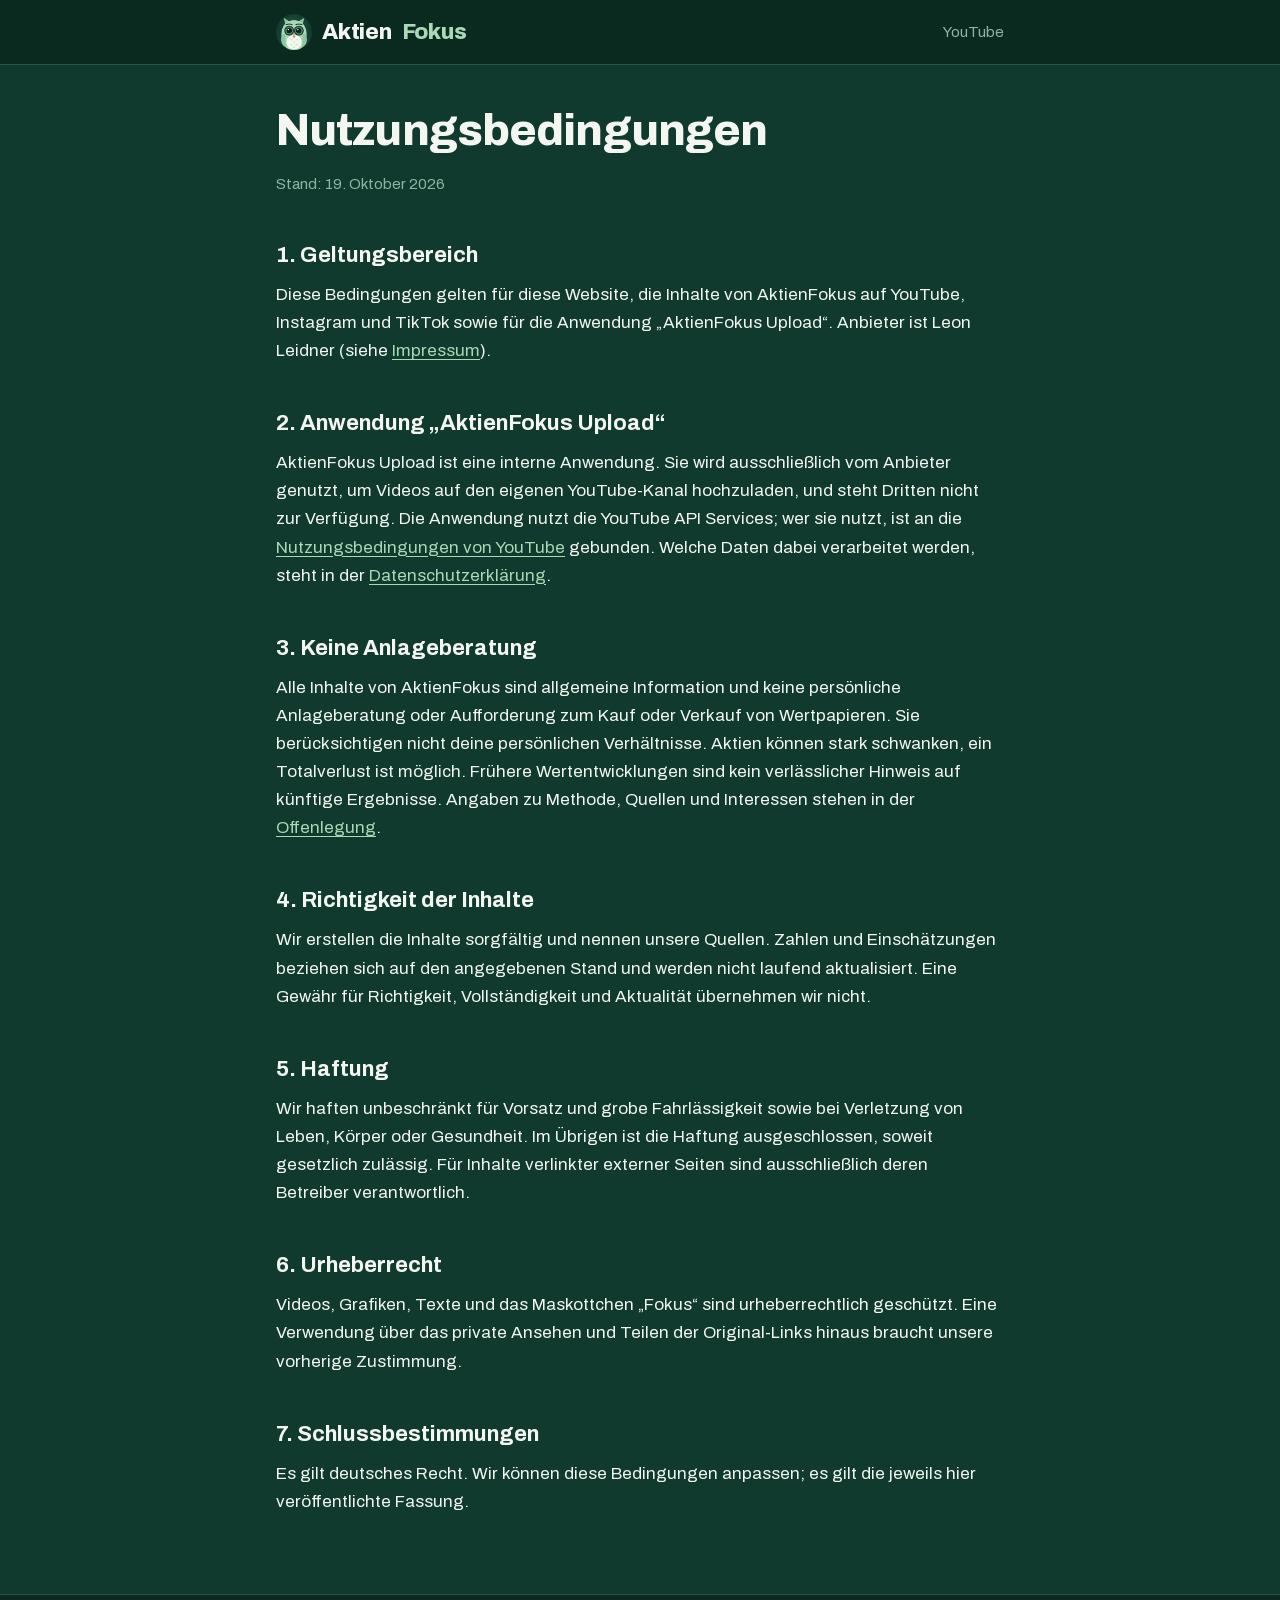
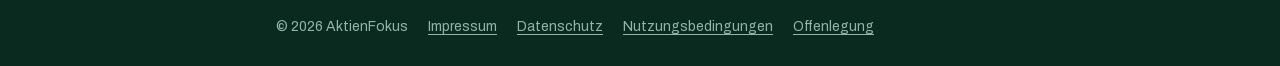
==== nutzungsbedingungen.html @ d3998f55 "AktienFokus-Website: Startseite, Impressum, Datenschutz, Nutzungsbedingungen, Offenlegung Co-Authore" ====
<!doctype html>
<html lang="de">
<head>
<meta charset="utf-8">
<meta name="viewport" content="width=device-width, initial-scale=1">
<title>Nutzungsbedingungen · AktienFokus</title>
<link rel="icon" href="assets/favicon.png">
<link rel="stylesheet" href="assets/style.css">
</head>
<body>
<header><div class="wrap">
  <a class="brand" href="./"><img src="assets/favicon.png" alt="">Aktien<span>Fokus</span></a>
  <nav><a href="https://www.youtube.com/@aktienfokus">YouTube</a></nav>
</div></header>

<main><div class="wrap">
  <h1>Nutzungsbedingungen</h1>
  <p class="meta">Stand: 19. Oktober 2026</p>

  <h2>1. Geltungsbereich</h2>
  <p>Diese Bedingungen gelten für diese Website, die Inhalte von AktienFokus auf YouTube, Instagram und TikTok sowie für die Anwendung „AktienFokus Upload“. Anbieter ist Leon Leidner (siehe <a href="impressum.html">Impressum</a>).</p>

  <h2>2. Anwendung „AktienFokus Upload“</h2>
  <p>AktienFokus Upload ist eine interne Anwendung. Sie wird ausschließlich vom Anbieter genutzt, um Videos auf den eigenen YouTube-Kanal hochzuladen, und steht Dritten nicht zur Verfügung. Die Anwendung nutzt die YouTube API Services; wer sie nutzt, ist an die <a href="https://www.youtube.com/t/terms">Nutzungsbedingungen von YouTube</a> gebunden. Welche Daten dabei verarbeitet werden, steht in der <a href="datenschutz.html#upload-app">Datenschutzerklärung</a>.</p>

  <h2>3. Keine Anlageberatung</h2>
  <p>Alle Inhalte von AktienFokus sind allgemeine Information und keine persönliche Anlageberatung oder Aufforderung zum Kauf oder Verkauf von Wertpapieren. Sie berücksichtigen nicht deine persönlichen Verhältnisse. Aktien können stark schwanken, ein Totalverlust ist möglich. Frühere Wertentwicklungen sind kein verlässlicher Hinweis auf künftige Ergebnisse. Angaben zu Methode, Quellen und Interessen stehen in der <a href="offenlegung.html">Offenlegung</a>.</p>

  <h2>4. Richtigkeit der Inhalte</h2>
  <p>Wir erstellen die Inhalte sorgfältig und nennen unsere Quellen. Zahlen und Einschätzungen beziehen sich auf den angegebenen Stand und werden nicht laufend aktualisiert. Eine Gewähr für Richtigkeit, Vollständigkeit und Aktualität übernehmen wir nicht.</p>

  <h2>5. Haftung</h2>
  <p>Wir haften unbeschränkt für Vorsatz und grobe Fahrlässigkeit sowie bei Verletzung von Leben, Körper oder Gesundheit. Im Übrigen ist die Haftung ausgeschlossen, soweit gesetzlich zulässig. Für Inhalte verlinkter externer Seiten sind ausschließlich deren Betreiber verantwortlich.</p>

  <h2>6. Urheberrecht</h2>
  <p>Videos, Grafiken, Texte und das Maskottchen „Fokus“ sind urheberrechtlich geschützt. Eine Verwendung über das private Ansehen und Teilen der Original-Links hinaus braucht unsere vorherige Zustimmung.</p>

  <h2>7. Schlussbestimmungen</h2>
  <p>Es gilt deutsches Recht. Wir können diese Bedingungen anpassen; es gilt die jeweils hier veröffentlichte Fassung.</p>
</div></main>

<footer><div class="wrap">
  <span>© 2026 AktienFokus</span>
  <a href="impressum.html">Impressum</a>
  <a href="datenschutz.html">Datenschutz</a>
  <a href="nutzungsbedingungen.html">Nutzungsbedingungen</a>
  <a href="offenlegung.html">Offenlegung</a>
</div></footer>
</body>
</html>
---- assets/style.css ----
@font-face {
  font-family: 'Archivo';
  src: url('Archivo-var-latin.woff2') format('woff2');
  font-weight: 100 900;
  font-stretch: 62% 125%;
  font-display: swap;
}

:root {
  --bg: #0f3a2d; /* Tannengrün */
  --bg-deep: #0a2a20;
  --panel: #123f31;
  --line: #2b5446;
  --muted: #8fb5a4;
  --mint: #a9d9b5; /* Lindgrün */
  --paper: #f4f6f1; /* Papier */
}

* { box-sizing: border-box; }

html { -webkit-text-size-adjust: 100%; }

body {
  margin: 0;
  background: var(--bg);
  color: var(--paper);
  font: 400 17px/1.65 'Archivo', system-ui, sans-serif;
}

a { color: var(--mint); text-underline-offset: 3px; }
a:hover { color: var(--paper); }

.wrap { max-width: 760px; margin: 0 auto; padding: 0 16px; }

header { border-bottom: 1px solid var(--line); background: var(--bg-deep); }
header .wrap { display: flex; align-items: center; justify-content: space-between; gap: 16px; padding-top: 14px; padding-bottom: 14px; }
.brand { display: flex; align-items: center; gap: 10px; text-decoration: none; color: var(--paper); font-weight: 800; font-size: 22px; letter-spacing: -0.01em; }
.brand img { width: 36px; height: 36px; border-radius: 50%; }
.brand span { color: var(--mint); }
header nav a { color: var(--muted); text-decoration: none; font-size: 15px; }
header nav a:hover { color: var(--paper); }

main { padding: 40px 0 64px; }
h1 { font-size: clamp(30px, 6vw, 44px); line-height: 1.15; letter-spacing: -0.02em; margin: 0 0 16px; font-weight: 800; }
h2 { font-size: 22px; margin: 40px 0 8px; font-weight: 700; }
h3 { font-size: 18px; margin: 24px 0 4px; font-weight: 700; }
p, ul { margin: 0 0 14px; }
ul { padding-left: 22px; }
.lead { font-size: 20px; color: var(--muted); }
.meta { color: var(--muted); font-size: 15px; }
address { font-style: normal; }

.hero { display: grid; grid-template-columns: 1fr 200px; gap: 32px; align-items: center; }
.hero img { width: 200px; height: 200px; border-radius: 50%; border: 3px solid var(--line); }
@media (max-width: 600px) {
  .hero { grid-template-columns: 1fr; }
  .hero img { width: 140px; height: 140px; order: -1; }
}

.button { display: inline-block; margin-top: 8px; padding: 12px 22px; border-radius: 999px; background: var(--mint); color: var(--bg-deep); font-weight: 700; text-decoration: none; }
.button:hover { background: var(--paper); color: var(--bg-deep); }

.card { background: var(--panel); border: 1px solid var(--line); border-radius: 14px; padding: 20px 22px; margin: 24px 0; }
.card h2 { margin-top: 0; }

.table { overflow-x: auto; margin: 16px 0; }
table { border-collapse: collapse; width: 100%; font-size: 15px; }
th, td { text-align: left; vertical-align: top; padding: 10px 12px; border-bottom: 1px solid var(--line); }
th { color: var(--muted); font-weight: 600; white-space: nowrap; }

footer { border-top: 1px solid var(--line); background: var(--bg-deep); color: var(--muted); font-size: 14px; }
footer .wrap { display: flex; flex-wrap: wrap; gap: 8px 20px; padding-top: 20px; padding-bottom: 28px; }
footer a { color: var(--muted); }

@media (max-width: 600px) {
  thead { display: none; }
  tr, td { display: block; }
  tr { padding: 8px 0; border-bottom: 1px solid var(--line); }
  td { border: 0; padding: 4px 0; }
  td::before { content: attr(data-label); display: block; color: var(--muted); font-size: 13px; font-weight: 600; }
}
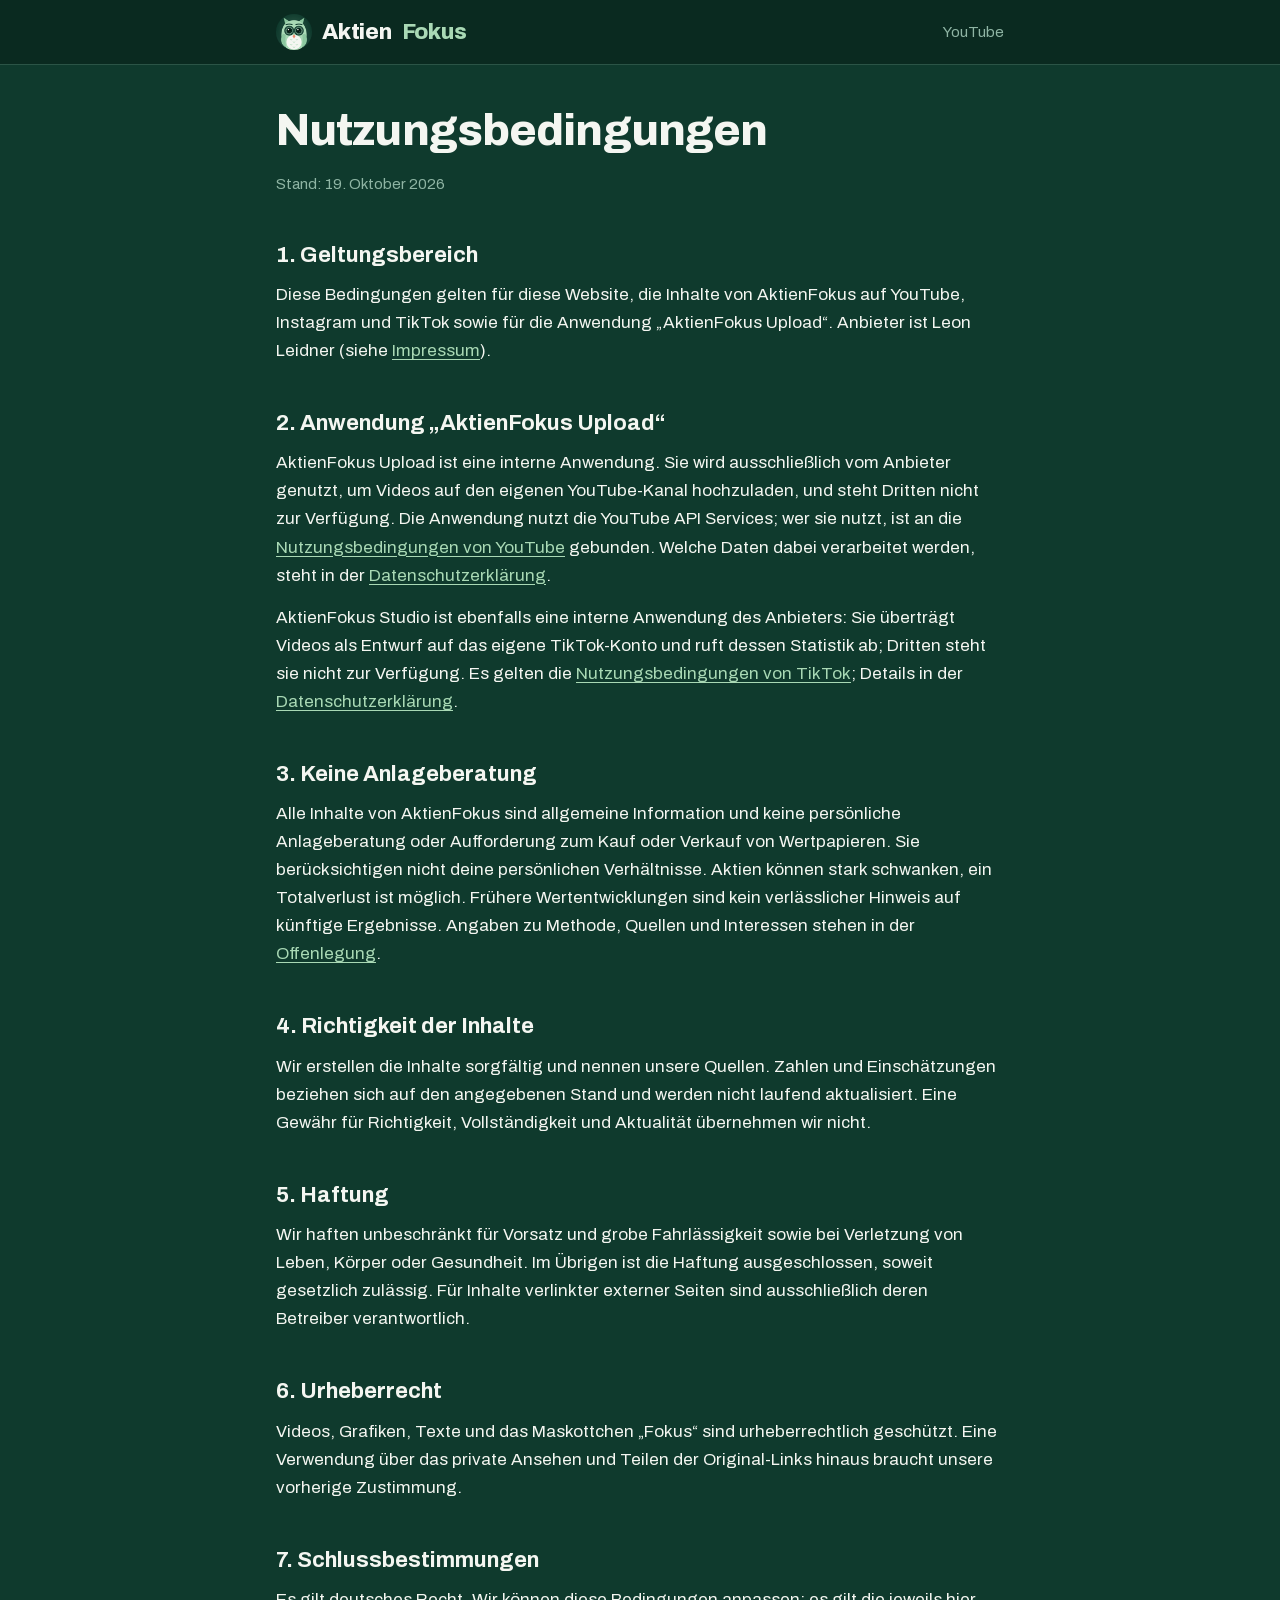
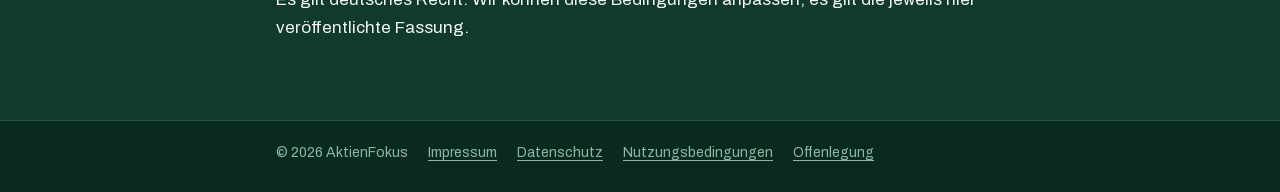
==== commit b0266551: "TikTok: Bestätigungsdatei für die App AktienFokus Studio, Abschnitt in Datenschutz und Nutzungsbedin" ====
--- a/nutzungsbedingungen.html
+++ b/nutzungsbedingungen.html
@@ -22,6 +22,7 @@
 
   <h2>2. Anwendung „AktienFokus Upload“</h2>
   <p>AktienFokus Upload ist eine interne Anwendung. Sie wird ausschließlich vom Anbieter genutzt, um Videos auf den eigenen YouTube-Kanal hochzuladen, und steht Dritten nicht zur Verfügung. Die Anwendung nutzt die YouTube API Services; wer sie nutzt, ist an die <a href="https://www.youtube.com/t/terms">Nutzungsbedingungen von YouTube</a> gebunden. Welche Daten dabei verarbeitet werden, steht in der <a href="datenschutz.html#upload-app">Datenschutzerklärung</a>.</p>
+  <p>AktienFokus Studio ist ebenfalls eine interne Anwendung des Anbieters: Sie überträgt Videos als Entwurf auf das eigene TikTok-Konto und ruft dessen Statistik ab; Dritten steht sie nicht zur Verfügung. Es gelten die <a href="https://www.tiktok.com/legal/page/eea/terms-of-service/de">Nutzungsbedingungen von TikTok</a>; Details in der <a href="datenschutz.html#tiktok-app">Datenschutzerklärung</a>.</p>
 
   <h2>3. Keine Anlageberatung</h2>
   <p>Alle Inhalte von AktienFokus sind allgemeine Information und keine persönliche Anlageberatung oder Aufforderung zum Kauf oder Verkauf von Wertpapieren. Sie berücksichtigen nicht deine persönlichen Verhältnisse. Aktien können stark schwanken, ein Totalverlust ist möglich. Frühere Wertentwicklungen sind kein verlässlicher Hinweis auf künftige Ergebnisse. Angaben zu Methode, Quellen und Interessen stehen in der <a href="offenlegung.html">Offenlegung</a>.</p>
